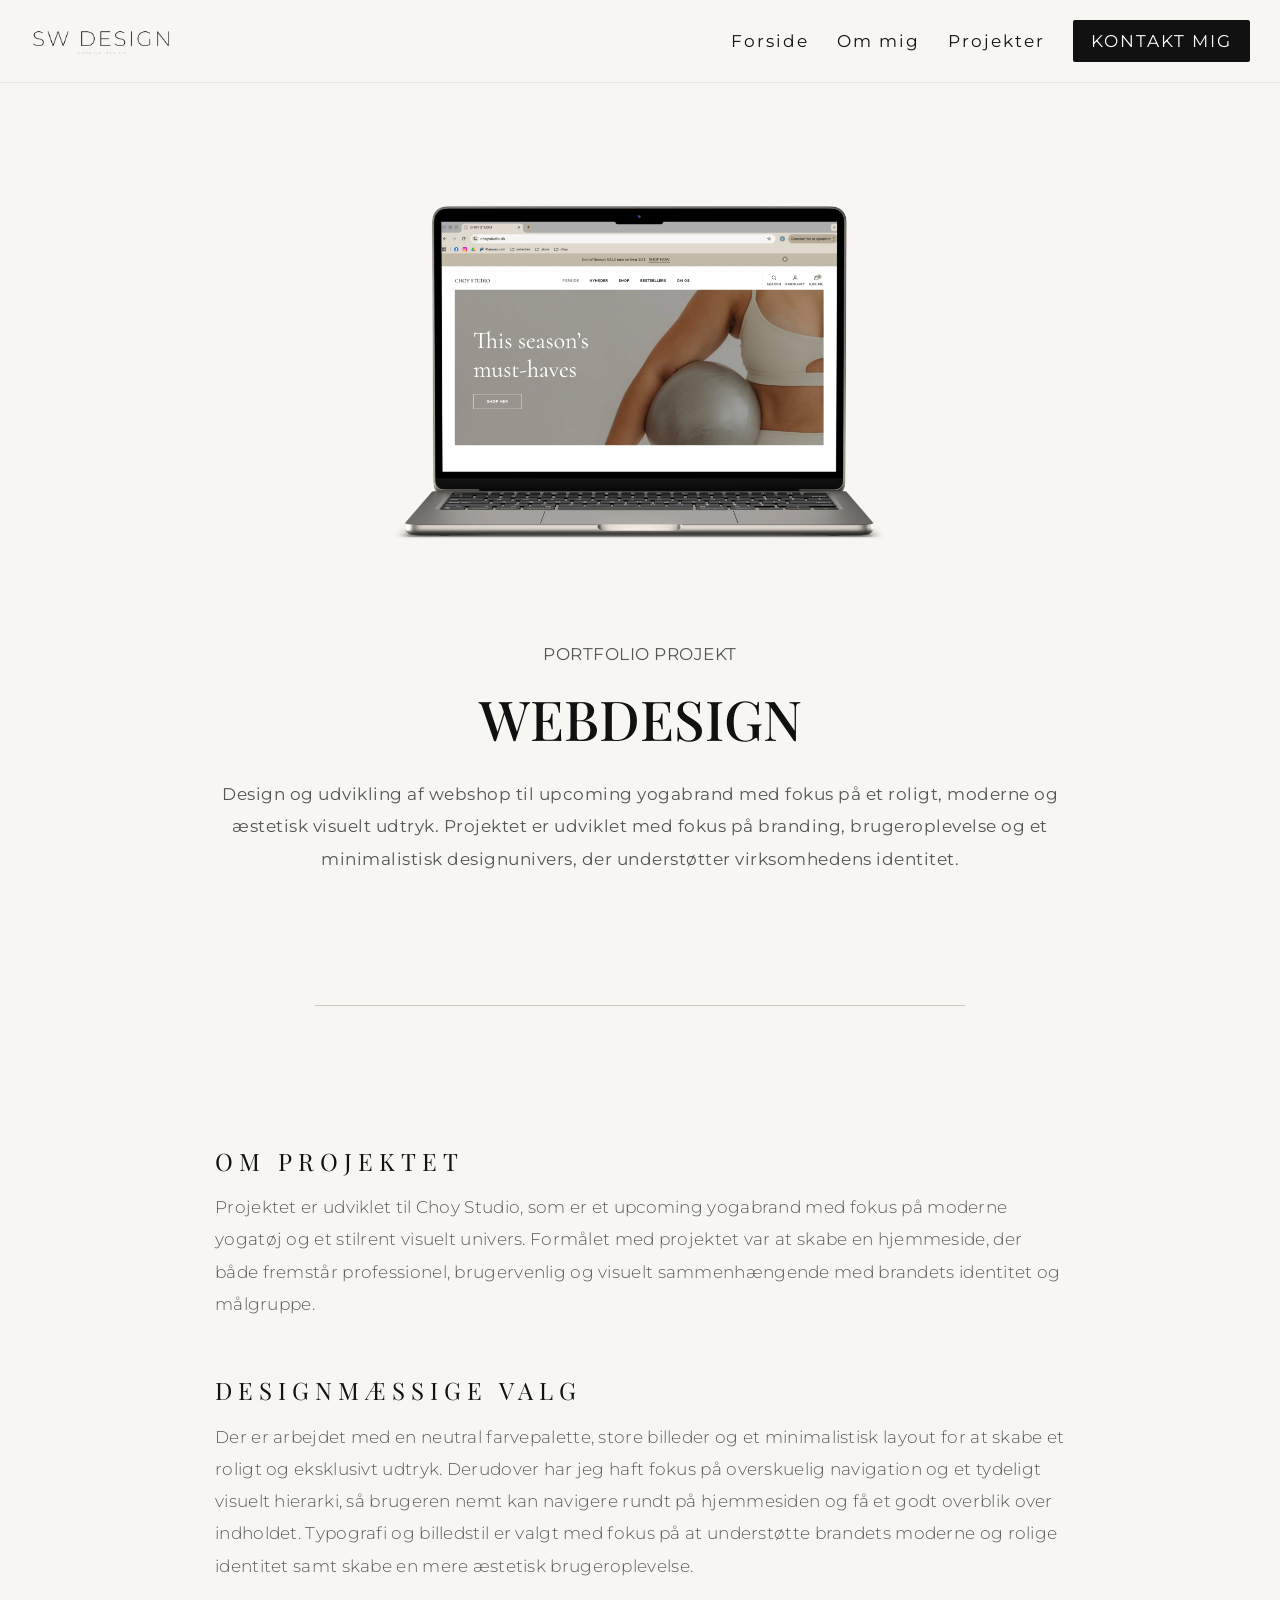
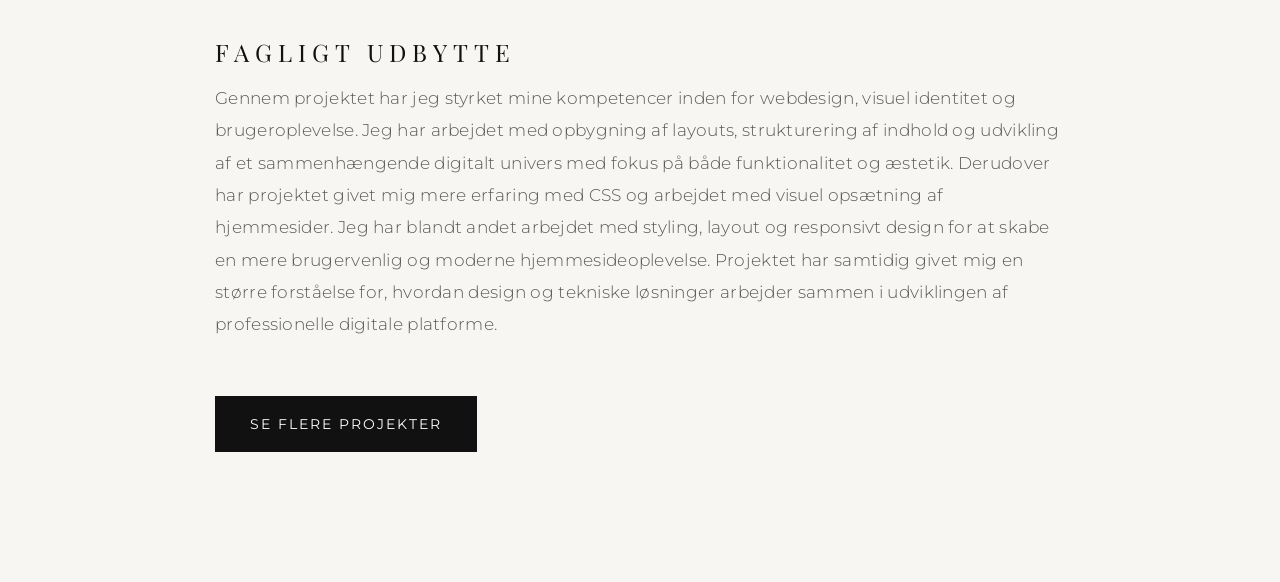
==== choy.html @ 4baf420c "." ====
<!doctype html>
<html lang="da">
  <!--“da“ betyder hjemmesiden er dansk-->
  <head>
    <!--“UTF-8“ gør, at siden kan vise specialtegn korrekt.-->
    <meta charset="UTF-8" />
    <meta name="viewport" content="width=device-width, initial-scale=1.0" />

    <!--------------------------------------->
    <!-------------GOOGLE FONTS-------------->
    <!--------------------------------------->
    <link rel="preconnect" href="https://fonts.googleapis.com" />
    <link rel="preconnect" href="https://fonts.gstatic.com" crossorigin />
    <link
      href="https://fonts.googleapis.com/css2?family=Montserrat:wght@300;400;500;600&family=Playfair+Display:wght@400;500;600&display=swap"
      rel="stylesheet"
    />
    <!--------------------------------------->
    <!-----------ICONER fra nettet----------->
    <!--------------------------------------->
    <link
      rel="stylesheet"
      href="https://maxst.icons8.com/vue-static/landings/line-awesome/line-awesome/1.3.0/css/line-awesome.min.css"
    />

    <!--------------------------------------->
    <!------------------CSS------------------>
    <!--------------------------------------->
    <link rel="stylesheet" href="style.css?v=18" />

    <title>Projektside</title>
  </head>

  <body>
    <header class="header">
      <a href="./index.html" class="logo">
        <img src="billeder/logo.webp" alt="Logo" />
      </a>

      <input type="checkbox" id="menu-toggle" />

      <label for="menu-toggle" class="menu-icon">
        <!--span bliver til de tre streger i hamburger-menuen.-->
        <span></span>
        <span></span>
        <span></span>
      </label>

      <nav class="nav">
        <!--class="active" viser hvilken side man er på.-->
        <a href="./index.html" class="active">Forside</a>
        <a href="./ommig.html">Om mig</a>
        <a href="./index.html#projekter">Projekter</a>
        <a href="./kontakt.html">KONTAKT MIG</a>
      </nav>
    </header>

    <main>
      <section class="ppage-hero">
        <div class="ppage-image">
          <img src="billeder/choyg.webp" alt="Social media design projekt" />
        </div>

        <div class="ppage-text">
          <p class="ppage-label">Portfolio projekt</p>

          <h1>Webdesign</h1>

          <p>
            Design og udvikling af webshop til upcoming yogabrand med fokus på
            et roligt, moderne og æstetisk visuelt udtryk. Projektet er udviklet
            med fokus på branding, brugeroplevelse og et minimalistisk
            designunivers, der understøtter virksomhedens identitet.
          </p>
        </div>
      </section>

      <div class="ppage-divider"></div>

      <section class="ppage-content">
        <div class="ppage-box">
          <h2>Om projektet</h2>
          <p>
            Projektet er udviklet til Choy Studio, som er et upcoming yogabrand
            med fokus på moderne yogatøj og et stilrent visuelt univers.
            Formålet med projektet var at skabe en hjemmeside, der både fremstår
            professionel, brugervenlig og visuelt sammenhængende med brandets
            identitet og målgruppe.
          </p>
        </div>

        <div class="ppage-box">
          <h2>Designmæssige valg</h2>
          <p>
            Der er arbejdet med en neutral farvepalette, store billeder og et
            minimalistisk layout for at skabe et roligt og eksklusivt udtryk.
            Derudover har jeg haft fokus på overskuelig navigation og et
            tydeligt visuelt hierarki, så brugeren nemt kan navigere rundt på
            hjemmesiden og få et godt overblik over indholdet. Typografi og
            billedstil er valgt med fokus på at understøtte brandets moderne og
            rolige identitet samt skabe en mere æstetisk brugeroplevelse.
          </p>
        </div>

        <div class="ppage-box">
          <h2>Fagligt udbytte</h2>
          <p>
            Gennem projektet har jeg styrket mine kompetencer inden for
            webdesign, visuel identitet og brugeroplevelse. Jeg har arbejdet med
            opbygning af layouts, strukturering af indhold og udvikling af et
            sammenhængende digitalt univers med fokus på både funktionalitet og
            æstetik. Derudover har projektet givet mig mere erfaring med CSS og
            arbejdet med visuel opsætning af hjemmesider. Jeg har blandt andet
            arbejdet med styling, layout og responsivt design for at skabe en
            mere brugervenlig og moderne hjemmesideoplevelse. Projektet har
            samtidig givet mig en større forståelse for, hvordan design og
            tekniske løsninger arbejder sammen i udviklingen af professionelle
            digitale platforme.
          </p>

          <a href="index.html#projekter" class="hero-btn">
            Se flere projekter
          </a>
        </div>
      </section>
    </main>
  </body>
</html>
---- style.css ----
html {
  scroll-behavior: smooth;
}

/* * betyder alle elementer på siden er valgt*/
* {
  margin: 0;
  padding: 0;
  box-sizing: border-box;
}

/* Grundstyling for hele siden */
body {
  font-family: "Montserrat", sans-serif;
  background: #f7f6f2;
  color: #111;
}

/* HEADER */
/* Headeren indeholder logo og navigation */
.header {
  display: flex;
  justify-content: space-between;
  align-items: center;
  padding: 35px 38px;
  border-bottom: 1px solid #eae7e2;

  /* sticky gør at menuen følger med*/
  position: sticky;
  /* top 0 gør at den stopper helt i toppen */
  top: 0;
  z-index: 9999;

  background: #f7f6f2;
}

/* Logoet er klikbart og sender brugeren tilbage til forsiden */
.logo {
  font-size: 20px;
  letter-spacing: 4px;

  display: inline-flex; /* NY */
  align-items: center; /* NY */
  position: relative; /* NY */
  z-index: 2000; /* NY */
}

/* Styrer logoets størrelse */
.logo img {
  height: 70px;
  width: auto;
}

/* Checkboxen bruges til at åbne/lukke mobilmenuen uden JavaScript */
#menu-toggle {
  display: none;
}

/* Hamburgerikonet på mobil */
.menu-icon {
  display: flex;
  flex-direction: column;
  gap: 6px;
  cursor: pointer;
  z-index: 1001;
}

/* De tre streger i hamburgerikonet */
.menu-icon span {
  width: 32px;
  height: 2px;
  background: #111;
  display: block;
}

/* FULLSCREEN MENU - MOBIL */
/* Mobilmenuen fylder hele skærmen, men er skjult som standard */
.nav {
  position: fixed;
  inset: 0;
  background: #f7f6f2;
  display: none;
  flex-direction: column;
  justify-content: center;
  align-items: center;
  gap: 45px;
  z-index: 1000;
}

/* Styling af links i menuen */
.nav a {
  color: #111;
  text-decoration: none;
  font-size: 42px;
  transition: 0.3s;
  position: relative;
}

/* Laver en lille underline-effekt under menupunkter */
.nav a::after {
  content: "";
  position: absolute;
  left: 50%;
  bottom: -10px;
  width: 0;
  height: 1px;
  background: #111;
  transform: translateX(-50%);
  transition: 0.3s;
}

/* Underline bliver synlig ved hover */
.nav a:hover::after {
  width: 60%;
}

/* Hoverfarve på menulinks */
.nav a:hover {
  color: #cfc4b6;
  font-weight: 700;
}

/* Active viser hvilken side brugeren er på */
.nav a.active {
  color: #cfc4b6;
  font-weight: 700;
}

/* Når checkboxen er checked, vises mobilmenuen */
#menu-toggle:checked ~ .nav {
  display: flex;
}

/* HAMBURGER BLIVER TIL X */
/* Når menuen er åben, bliver de tre streger til et kryds */
#menu-toggle:checked + .menu-icon span {
  background: #111;
}

/* Første streg roteres */
#menu-toggle:checked + .menu-icon span:nth-child(1) {
  transform: rotate(45deg) translate(6px, 6px);
}

/* Midterste streg skjules */
#menu-toggle:checked + .menu-icon span:nth-child(2) {
  opacity: 0;
}

/* Nederste streg roteres modsat */
#menu-toggle:checked + .menu-icon span:nth-child(3) {
  transform: rotate(-45deg) translate(6px, -6px);
}

/* Generel knapklasse */
.btn {
  background: #111;
  color: #fff;
  padding: 12px 18px;
}

/* HERO */
/* Første sektion på forsiden med billede, overskrift, tekst og CTA */
.hero {
  padding: 55px 38px 80px;
}

/* Hero-billedet er sat ind via CSS for bedre kontrol over beskæring og layout */
.hero-img {
  width: 100%;
  aspect-ratio: 1 / 1;
  border: none;
  margin-bottom: 45px;

  background-image: url("billeder/mig9.webp");
  background-size: cover;
  background-position: center;
}

/* Stor overskrift i hero */
.hero-text h1 {
  font-family: "Playfair Display", serif;
  font-size: 32px;
  font-weight: 400;
  letter-spacing: 4px;
  line-height: 1.25;
  margin-bottom: 35px;
}

/* Brødtekst i hero */
.hero-text p {
  font-family: "Montserrat", sans-serif;
  font-size: 17px;
  font-weight: 300;
  letter-spacing: 1px;
  line-height: 1.8;
  margin-bottom: 45px;
}

/* Sort CTA-knap */
.hero-btn {
  display: inline-block;
  background-color: #111;
  color: #fff;
  border: 1px solid #111;
  padding: 14px 25px;
  text-decoration: none;
  font-size: 14px;
  letter-spacing: 2px;
}

/* Hover-effekt på CTA-knap */
.hero-btn:hover {
  background-color: #cfc4b6;
  border: 1px solid #111;
  color: #111;
  transition: 0.3s;
}

/* INFO */
/* Kompetence-sektion med billede og liste */
.info {
  padding: 40px 38px;
}

/* Billedet er et layoutbillede sat ind via CSS */
/* Billedet over KOMPETENCER */
.info-img {
  width: 100%;
  height: 400px; /* ← ændr størrelse her */
  margin-bottom: 20px;

  background-image: url("billeder/mig10.webp");
  background-size: cover;
  background-position: center;
}

/* Overskrift til kompetencelinjer */
.info-text h2 {
  font-family: "Playfair Display", serif;
  font-size: 42px;
  margin-bottom: 35px;
  line-height: 1.1;
}

/* Kompetencelinjer */
.info-text p {
  font-family: "Montserrat", sans-serif;
  font-size: 25px;
  font-weight: 300;
  letter-spacing: 2px;
  padding: 25px 0;
  border-bottom: 1px solid #e5e2dc;
  text-transform: uppercase;
  color: #111;
}

/* PROJEKTER */
/* Projektsektion på forsiden */
.projekter {
  padding: 40px 38px;

  /* Gør at anchor-linket stopper lidt før sektionen, så sticky header ikke dækker overskriften */
  scroll-margin-top: 140px;
}

/* Grid til projektkort. Mobile first: 1 kolonne */
.grid {
  display: grid;
  grid-template-columns: 1fr;
  gap: 30px;
}

/* Hvert projektkort */
.project-card {
  max-width: 100%;
  margin: 0 auto;
  background-size: contain;
  background-repeat: no-repeat;
  background-position: center;
}

/* Projektbilleder. object-fit: cover beskærer billederne pænt i samme format */
.project-card img {
  width: 100%;
  aspect-ratio: 1 / 1;
  object-fit: cover;
  display: block;
  margin-bottom: 10px;
}

/* Tekst under projekter */
.project-text {
  text-align: center;
  padding-top: 18px;
}

/* Lille tekst over overskrift, “MINE” */
.overline {
  text-align: center;
  font-size: 22px;
  letter-spacing: 8px;
  color: #999;
  margin-bottom: 12px;
}

/* Stor projekttitel */
.projekter h2 {
  font-family: "Playfair Display", serif;
  font-size: 50px;
  text-align: center;
  margin-bottom: 30px;
}

/* Projekttitel under billede */
.project-text h3 {
  font-family: "Montserrat", sans-serif;
  font-size: 20px;
  letter-spacing: 2px;
  text-transform: uppercase;
  margin-bottom: 6px;
}

/* Projektbeskrivelse */
.project-text p {
  font-size: 17px;
  font-weight: 300;
  line-height: 1.8;
  letter-spacing: 1px;
  color: #666;
  max-width: 700px;
  margin: 0 auto 30px;
}

/* Fjerner standard link-styling og gør hele projektkortet klikbart */
.project-link {
  text-decoration: none;
  color: inherit;
  display: block;
}

/* Hover-effekt på projektbilleder */
.project-link:hover .project-card img {
  opacity: 0.65;
  filter: brightness(0.9);
  transform: scale(1.02);
  transition: 0.3s ease;
}

/* KONTAKT */
/* Kontaktsektionens mobil-layout */
.kontakt {
  padding: 40px 38px;
  border-top: 1px solid #e5e2dc;
  margin-top: 40px;
}

/* BILLEDE i Kontakt mig side */
/* Kontaktbillede sat ind via CSS for at kunne styre størrelse og beskæring */
.kontakt-img {
  width: 100%;
  height: 380px;
  margin-bottom: 20px;

  background-image: url("billeder/mig6.webp");
  background-size: cover;
  /* % betyder hvilke del på billede man vil se */
  /* Jo højere tal = jo mere ser man af højre side af billedet*/
  background-position: 85% center;
}

/* CONTENT */
/* Kontaktoverskrift */
.kontakt-content h2 {
  font-family: "Playfair Display", serif;
  font-size: 48px;
  line-height: 1.1;
  margin-bottom: 35px;
}

/* Lille justering af indholdets placering */
.kontakt-content {
  padding: 0 1px;
}

/* LISTE */
/* Kontaktinformationer ligger under hinanden på mobil */
.kontakt-items {
  display: flex;
  flex-direction: column;
  gap: 25px;
  margin-bottom: 35px;
}

/* Små labels som Adresse, Mail, Telefonnummer */
.kontakt-item h4 {
  font-family: "Montserrat", sans-serif;
  font-size: 20px;
  letter-spacing: 4px;
  text-transform: uppercase;
  margin-bottom: 6px;
}

/* Selve kontaktteksten */
.kontakt-item p {
  font-size: 18px;
  color: #555;
}
/* lad os arbejde sammen tekst i kontakt mig */
.kontakt-cta {
  display: block;
  width: fit-content;
  margin: 0 0 0 auto;

  font-size: 13px;
  letter-spacing: 4px;
  text-transform: uppercase;

  color: #111; /* gør teksten sort */
  text-decoration: none; /* fjerner default underline */

  border-bottom: 1px solid #111; /* din egen streg */
  padding-bottom: 6px;
}

/* Hover på kontakt CTA */
.kontakt-cta:hover {
  color: #cfc4b6;
}

/* IKONER */
/* Sociale ikoner */
.kontakt-icons {
  display: flex;
  justify-content: flex-start;
  align-items: center;
  gap: 35px;
  font-size: 40px;
  margin: 35px 0 30px;
}

/* Links omkring ikoner */
.kontakt-icons a {
  display: inline-flex;
  color: #111;
  text-decoration: none;
  transition: 0.3s;
}

/* Hoverfarve på ikoner */
.kontakt-icons a:hover {
  color: #cfc4b6;
}

/* OM MIG SIDE */
/* Sektionen på om mig-siden */
.about-page {
  padding: 55px 38px 80px;
}

/* Om mig overskrift */
.about-text h1 {
  font-family: "Playfair Display", serif;
  font-size: 50px;
  text-align: left;
  margin-bottom: 20px;
}

/* Navn/underoverskrift */
.about-text h3 {
  font-family: "Montserrat", sans-serif;
  font-size: 35px;
  font-weight: 400;
  margin-bottom: 28px;
}

/* Brødtekst på om mig-siden */
.about-text p {
  font-size: 14px;
  font-weight: 300;
  letter-spacing: 1px;
  line-height: 1.8;
  margin-bottom: 22px;
}

/* Jeg valgte background-image til hero- og layoutbillederne, fordi det var nemmere for mig
at have kontrol over størrelse, beskæring og responsivt layout.*/
.about-img {
  width: 100%;
  aspect-ratio: 4 / 5;
  background-image: url("billeder/mig8.webp");
  background-size: cover;
  background-position: center;
  margin-top: 40px;
}

/* PROGRAMMER */
/* Sektion med programmer og værktøjer */
.programmer {
  padding: 90px 38px 10px;
  text-align: center;
}

/* Lille tekst over overskrift */
.programmer .overline {
  text-align: center;
  font-size: 17px;
  letter-spacing: 8px;
  color: #999;
  margin-bottom: 12px;
}

/* Stor overskrift ligesom projekter */
.programmer h2 {
  font-family: "Playfair Display", serif;
  font-size: 45px;
  text-align: center;
  margin-bottom: 30px;
}

/* Tekst under PROGRAMMER */
.programmer-text {
  font-size: 15px;
  font-weight: 300;
  line-height: 1.7;
  color: #666;

  max-width: 330px;
  margin: 0 auto 60px;
}

/* Grid med 1 kolonne på mobil */
.program-grid {
  display: grid;
  grid-template-columns: repeat(2, minmax(0, 1fr));
  gap: 45px 22px;
  max-width: 100%;
  margin: 0 auto;
}

/* Hvert programkort */
.program-card {
  display: flex;
  flex-direction: column;
  align-items: center;
}

/* Logoer */
.program-card img {
  width: 80px;
  height: 80px;
  object-fit: contain;
  margin-bottom: 18px;
}

/* Tekst under logo */
.program-card p {
  font-size: 14px;
  letter-spacing: 2px;
  line-height: 1.4;
  text-align: center;
}

/* Footer-sektion */
/* Footeren afslutter siden med navn, navigation og copyright */
.footer {
  margin-top: 80px;
  padding: 50px 38px;
  border-top: 1px solid #e5e2dc;
  text-align: center;
}

/* Styling af navn/overskrift i footeren */
.footer p {
  font-family: "Playfair Display", serif;
  font-size: 24px;
  margin-bottom: 20px;
}

/* Navigation i footeren */
.footer-links {
  display: flex;
  justify-content: center;
  gap: 25px;
  margin-bottom: 20px;
}

/* Styling af links i footeren */
.footer-links a {
  text-decoration: none;
  color: #111;
  font-size: 14px;
  letter-spacing: 2px;
  transition: 0.3s;
}

/* Hover-effekt på footer-links */
.footer-links a:hover {
  color: #cfc4b6;
}

/* Lille tekst i footeren */
.footer span {
  font-size: 12px;
  letter-spacing: 2px;
  color: #888;
}

/* Nederste del af footeren med copyright */
.footer-bottom {
  margin-top: 40px;
}

/* Styling af copyright-tekst */
.footer-bottom p {
  font-size: 13px;
  letter-spacing: 2px;
  color: #555;
}

/* ----------------------------------- */
/* PROJEKTSIDER */
/* ----------------------------------- */

/* Hero-sektion øverst på projektsiden */
.ppage-hero {
  padding: 40px 8% 70px;

  background-color: #f7f6f2;
}

/* Wrapper til projektbillede */
.ppage-image {
  display: flex;
  justify-content: center;

  margin-bottom: 20px;
}

/* Selve projektbilledet */
.ppage-image img {
  width: 100%;
  max-width: 430px;

  height: auto;

  display: block;
}

/* Tekstområde øverst */
.ppage-text {
  text-align: center;
}

/* Lille label over overskriften */
.ppage-label {
  font-family: "Montserrat", sans-serif;

  font-size: 14px;

  letter-spacing: 6px;

  text-transform: uppercase;

  margin-bottom: 20px;

  color: #8b8b8b;
}

/* Stor hovedoverskrift */
.ppage-text h1 {
  font-family: "Playfair Display", serif;

  font-size: 44px;

  font-weight: 500;

  line-height: 1.05;

  letter-spacing: 6px;

  text-transform: uppercase;

  margin-bottom: 30px;
}

h1.illustration-title {
  font-size: 38px !important;
}

/* Brødtekst under overskrift */
.ppage-text p {
  font-family: "Montserrat", sans-serif;

  font-size: 17px;

  line-height: 1.9;

  letter-spacing: 0.5px;

  color: #555;
}

/* ----------------------------------- */
/* ---------SEKTION UNDER HERO-------- */
/* ------UNDER ENKELT PROJEKTSIDE----- */
/* ----------------------------------- */

/* Denne styling gælder for ALT indholdet under hero-sektionen.
OM PROJEKTET, DESIGNMÆSSIGE VALG, FAGLIGT UDBYTTE og knappen nederst */
.ppage-content {
  /* Luft omkring hele området
  luft i top = 20px
  luft i siderne = 8%
  luft i bund = 100px */
  padding: 20px 8% 100px;

  display: flex;
  flex-direction: column;

  gap: 70px;
}

/* ----------------------------------- */
/* SEKTIONER */
/* ----------------------------------- */

/* Container omkring hver tekstsektion
fx: OM PROJEKTET, DESIGNMÆSSIGE VALG osv. */
.ppage-box {
  width: 90%;

  margin: 0 auto;
}

/* Overskrifter: OM PROJEKTET, DESIGNMÆSSIGE VALG & FAGLIGT UDBYTTE */
.ppage-box h2 {
  font-family: "Playfair Display", serif;

  font-size: 22px;

  font-weight: 400;

  line-height: 1.3;

  letter-spacing: 6px;

  text-transform: uppercase;

  margin-bottom: 14px;

  text-align: left;
}

/* Brødtekst under OM PROJEKTET-overskrifterne */
.ppage-box p {
  font-family: "Montserrat", sans-serif;

  font-size: 15px;

  font-weight: 300;

  line-height: 1.8;

  letter-spacing: 0.3px;

  color: #5a5a5a;

  text-align: left;

  max-width: none;
}

/* Linje mellem overskrift og content */
.ppage-divider {
  width: 78%;

  height: 1px;

  background-color: #cfc7be;

  margin: 30px auto 60px auto;
}

/* Knap nederst på projektsiden */
.ppage-content .hero-btn {
  display: inline-flex;

  /* Gør knappen lige så bred som teksten */
  width: fit-content;

  /* Luft inde i knappen */
  padding: 18px 34px;

  margin-left: 0;

  margin-top: 55px;

  text-transform: uppercase;

  letter-spacing: 2px;
}

/* Luft under sidste sektion */
.ppage-box:last-child {
  margin-bottom: 50px;
}

/* TABLET / DESKTOP */
/* Alt herinde gælder kun skærme fra 768px og op */
@media (min-width: 768px) {
  /* Skjuler hamburgerikonet på større skærme */
  .menu-icon {
    display: none;
  }

  /* Giver siden en max-bredde og centrerer den */
  main {
    max-width: 1250px;
    margin: 0 auto;
    padding: 0 24px;
  }

  /* Gør headeren lavere på desktop */
  .header {
    padding: 15px 30px;
  }

  .logo img {
    height: 52px;
  }

  /* Navigationen i headeren på desktop */
  /* Menuen bliver vist vandret i stedet for fullscreen som på mobil */
  .nav {
    display: flex;
    position: static;
    flex-direction: row;
    background: none;
    gap: 28px;
    z-index: auto;
  }

  /* Styling af links i desktop-menuen */
  .nav a {
    color: #111;
    font-size: 17px;
    letter-spacing: 2px;
  }

  /* Active styling på desktop gøres mere neutral */
  .nav a.active {
    color: #111;
    font-weight: 400;
  }

  /* Sidste menupunkt bliver til en sort CTA-knap */
  .nav a:last-child {
    background-color: #111;
    color: #fff;
    padding: 11px 18px;
    border-radius: 2px;
    letter-spacing: 2px;
  }

  /* Hover på sort CTA-knap */
  .nav a:last-child:hover {
    background-color: #cfc4b6;
    color: #111;
  }

  /* Fjerner underline-effekten fra CTA-knappen */
  .nav a:last-child::after {
    display: none;
  }

  /* ----------------------------------- */
  /* Hero-sektion på forsiden */
  /* Hero-sektionen bliver lavet som et 2-kolonne layout på desktop */
  /* ----------------------------------- */
  .hero {
    display: flex;
    flex-direction: row-reverse;
    gap: 55px;
    align-items: center;
    padding: 40px 30px 50px;
  }

  /* Justerer størrelsen på forside-billedet */
  .hero-img {
    width: 100%;
    max-width: 600px;
    margin-bottom: 0;
  }

  /* Justerer bredden på tekst-indholdet */
  .hero-text {
    width: 42%;
  }

  /* Styling af den store overskrift i hero-sektionen */
  .hero-text h1 {
    font-family: "Playfair Display", serif;
    font-size: 46px;
    line-height: 1.1;
    letter-spacing: 1px;
    margin-bottom: 28px;
  }

  /* Styling af brødteksten i hero-sektionen */
  .hero-text p {
    font-size: 16px;
    line-height: 1.9;
    margin-bottom: 35px;
  }

  /* Kompetence-sektion på forsiden */
  /* Sektionen bliver lavet som et 2-kolonne layout på desktop */
  .info {
    display: grid;
    grid-template-columns: 1fr 1fr;
    gap: 45px;
    padding: 70px 32px;
  }

  /* Justerer størrelsen på billedet i kompetence-sektionen */
  .info-img {
    width: 100%;
    height: 480px;
    margin-bottom: 0;
  }

  /* Centrerer teksten lodret ved siden af billedet */
  .info-text {
    display: flex;
    flex-direction: column;
    justify-content: center;
  }

  .info-text h2 {
    font-size: 38px;
    margin-bottom: 28px;
  }

  /* Styling af tekstlinjerne i info-sektionen */
  .info-text p {
    font-size: 20px;
    font-weight: 300;
    letter-spacing: 2px;
    padding: 20px 0;
    border-bottom: 1px solid #e5e2dc;
  }

  /* Projekter vises i 2 kolonner på desktop */
  .grid {
    grid-template-columns: repeat(2, 1fr);
    gap: 42px;
  }

  /* Kontakt desktop-layout */
  .kontakt {
    border-top: none;
    padding-top: 0;
  }

  /* Fjerner ekstra pseudo-element/streg over sektionen */
  .kontakt::before {
    display: none;
  }

  /* Styling og placering af kontaktbilledet på desktop */
  .kontakt-img {
    width: 100%;
    height: 330px;
    margin-bottom: 10px;
    margin-top: -10px;
  }

  /* Sørger for at kontaktindholdet fylder hele containeren */
  .kontakt-content {
    max-width: 100%;
  }

  /* kontakt mig overskrift*/
  .kontakt-content h2 {
    font-size: 52px;
    margin-bottom: 28px;
  }

  /* Kontaktinfo lægges i grid på desktop */
  .kontakt-items {
    display: grid;
    grid-template-columns: 1fr 1fr;
    gap: 35px 60px;
    margin-bottom: 50px;
  }

  /* Kontaktinformationerne placeres manuelt i grid-layoutet på desktop */
  .kontakt-item:nth-child(1) {
    grid-column: 1;
    grid-row: 1;
  }

  .kontakt-item:nth-child(2) {
    grid-column: 1;
    grid-row: 2;
  }

  .kontakt-item:nth-child(3) {
    grid-column: 2;
    grid-row: 1;
  }

  /* Styling af overskrifter som Adresse, Mail og Telefonnummer */
  .kontakt-item h4 {
    font-size: 13px;
    letter-spacing: 4px;
    margin-bottom: 10px;
  }

  /* Styling af selve kontaktteksten */
  .kontakt-item p {
    font-size: 15px;
    line-height: 1.8;
  }

  /* Nederste del af kontaktsektionen bliver lavet som et grid på desktop */
  .kontakt-bottom {
    display: grid;
    grid-template-columns: 1fr 1fr;
    align-items: start;
    margin-top: -20px;
  }

  /* Sociale ikoner placeres i højre kolonne og justeres visuelt */
  .kontakt-icons {
    display: flex;
    justify-content: flex-start;
    gap: 24px;
    grid-column: 2;
    margin-top: -80px;
    padding-left: 30px;
  }

  /* Gør ikonerne større på desktop */
  .kontakt-icons a {
    font-size: 26px;
  }

  /* CTA-link placeres nederst i højre side */
  .kontakt-cta {
    grid-column: 2;
    justify-self: end;
    margin-top: -35px;
    font-size: 11px;
    letter-spacing: 3px;
  }

  /* ----------------------------------- */
  /* --------------OM MIG--------------- */
  /* ----------------------------------- */
  /* Om mig siden bliver 2 kolonner på desktop */
  .about-page {
    display: grid;
    /* Laver 2 lige store kolonner */
    grid-template-columns: 1fr 1fr;
    /* Afstand mellem tekst og billede */
    gap: 45px;
    /* Sørger for at tekst og billede starter øverst */
    align-items: start;
    padding: 45px 32px 60px;
  }

  /* Fjerner ekstra luft over billedet på desktop */
  .about-img {
    max-width: 480px;
    justify-self: end;
    margin-top: 0;
  }

  /* Stor hovedoverskrift "OM MIG" */
  .about-text h1 {
    font-size: 50px;
    /* Luft under overskriften */
    margin-bottom: 16px;
  }

  /* Navn under overskriften */
  .about-text h3 {
    font-size: 34px;
    /* Luft mellem navn og brødtekst */
    margin-bottom: 24px;
    /* Gør teksten mindre fed */
    font-weight: 400;
  }

  /* Brødtekst på om mig siden */
  .about-text p {
    font-size: 15px;
    /* Gør teksten mere læsevenlig */
    line-height: 1.5;
    /* Lille afstand mellem bogstaver */
    letter-spacing: 0.3px;
    margin-bottom: 18px;
  }

  /* stor tekst under projektbiller */
  .project-text h3 {
    font-size: 18px;
    letter-spacing: 2px;
    margin-bottom: 10px;
  }

  /* lille tekst under projektbiller  */
  .project-text p {
    font-size: 15px;
    line-height: 1.7;
  }

  /* styler “MINE“ tekst under projekter på desktop  */
  .overline {
    font-size: 18px;
    letter-spacing: 7px;
  }

  /* styler “PROJEKTER“ overskrift under projekter på desktop  */
  .projekter h2 {
    font-size: 68px;
    line-height: 1;
    margin-bottom: 35px;
  }
  /* ----------------------------------- */
  /* -----PROGRAMMER - desktop layout--- */
  /* ----------------------------------- */

  .programmer h2 {
    font-size: 68px;
  }

  .program-grid {
    display: grid;
    grid-template-columns: repeat(3, 1fr);

    /* Mere luft mellem logoerne */
    gap: 65px 80px;

    /* Gør sektionen bredere */
    max-width: 1000px;

    margin: 0 auto;
  }

  /* Gør logoerne større på desktop */
  .program-card img {
    width: 105px;
    height: 105px;
    object-fit: contain;

    margin-bottom: 18px;
  }

  /* Gør teksten større under logoerne */
  .program-card p {
    font-size: 18px;
    letter-spacing: 2px;
  }

  .programmer-text {
    font-size: 16px;
    line-height: 1.8;
    max-width: 650px;
    margin: 0 auto 55px;
  }

  /* ----------------------------------- */
  /* PROJEKTSIDER */
  /* ----------------------------------- */
  /* Hele indholdsområdet på projektsiden */
  .ppage-content {
    padding: 80px 0;

    /* Lægger elementerne under hinanden */
    display: flex;
    flex-direction: column;

    /* Luft mellem sektionerne */
    gap: 55px;

    /* Maks bredde på indholdet */
    max-width: 850px;

    /* Centrerer hele sektionen */
    margin: 0 auto;
  }

  /* Container til projektbilledet */
  .ppage-image {
    margin-bottom: 0;
  }

  /* Selve projektbilledet */
  .ppage-image img {
    /* Maks størrelse på billedet */
    max-width: 500px;
    /* Luft under billedet */
    margin-bottom: 15px;
  }

  /* Lille tekst over overskriften - Portfolio projekt - */
  .ppage-label {
    /* Gør teksten til store bogstaver */
    text-transform: uppercase;
    /* Afstand mellem bogstaver */
    letter-spacing: 2px;
  }

  /* Stor hovedoverskrift - title navn på projekt */
  .ppage-text h1 {
    /* Størrelse på overskriften */
    font-size: 55px;
    /* Ingen ekstra bogstavafstand */
    letter-spacing: 0;
  }

  /* Tekstområde øverst i en box */
  .ppage-text {
    /* Fylder hele bredden */
    width: 100%;
    /* Maks bredde */
    max-width: 900px;

    /* Centrerer tekstboksen */
    margin: 0 auto;

    text-align: center;
  }

  /* Brødtekst under overskriften */
  .ppage-text p {
    font-size: 17px;
    line-height: 1.9;
  }

  /* Den tynde linje mellem sektionerne */
  .ppage-divider {
    /* Bredden på linjen */
    width: 650px;

    /* Sørger for at den ikke går udenfor mobilen */
    max-width: 100%;

    /* Højde på linjen */
    height: 1px;

    background-color: #cfc7be;

    /* Luft over og under + centrerer linjen */
    margin: 60px auto;
  }

  /* Alt tekstindhold i indholdssektionen venstrestilles */
  .ppage-content h2,
  .ppage-content p {
    text-align: left;
  }

  /* Boks til de nederste tekstsektioner */
  .ppage-box {
    /* Bredde på tekstområdet */
    width: 850px;

    /* Responsiv på mindre skærme */
    max-width: 100%;

    margin: 0 auto;
  }

  /* Overskrift i tekstboksene */
  .ppage-box h2 {
    /* Venstrestiller overskriften */
    text-align: left;
    /* Fjerner ekstra venstre margin */
    margin-left: 0;
    /* Størrelse på overskrift */
    font-size: 24px;
    margin-bottom: 14px;
  }

  /* Brødtekst i tekstboksene */
  .ppage-box p {
    /* Venstrestiller teksten */
    text-align: left;
    /* Fjerner ekstra venstre margin */
    margin-left: 0;
    /* Størrelse på brødtekst */
    font-size: 17px;

    line-height: 1.9;
  }
}
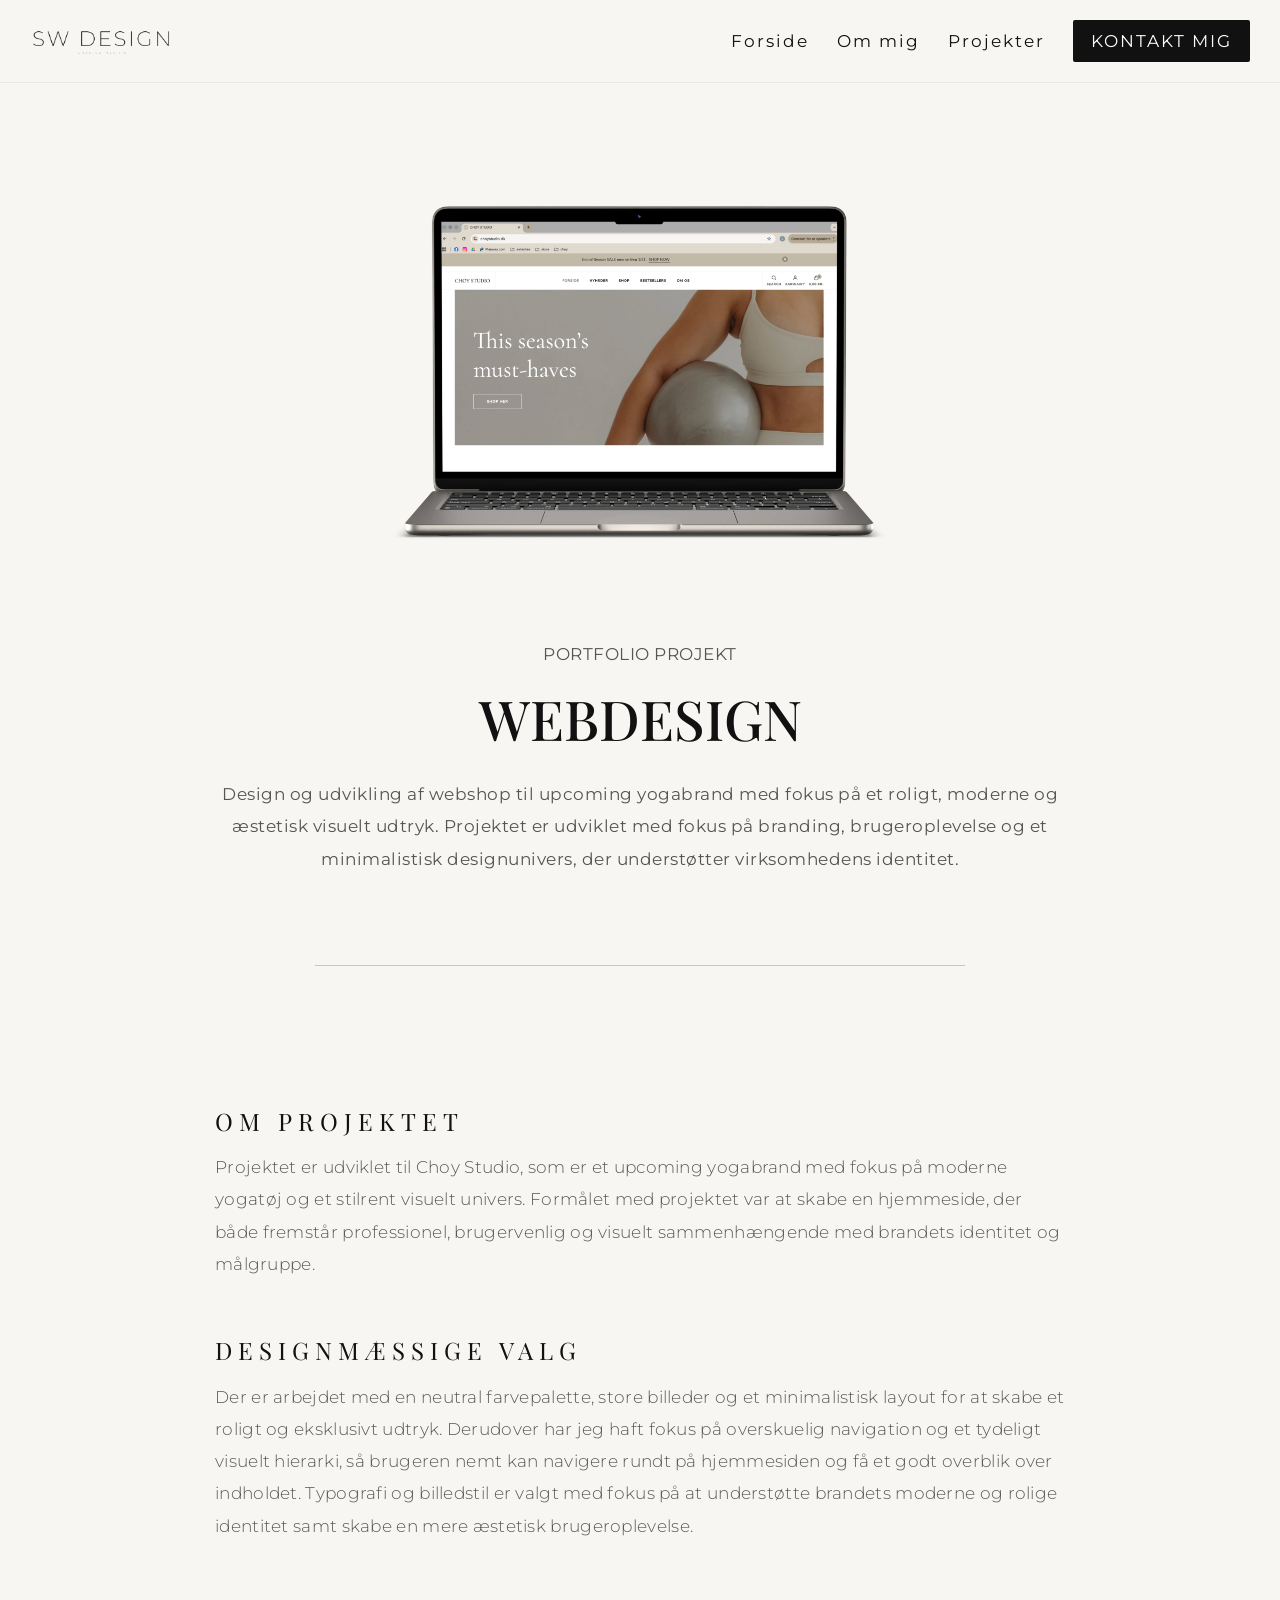
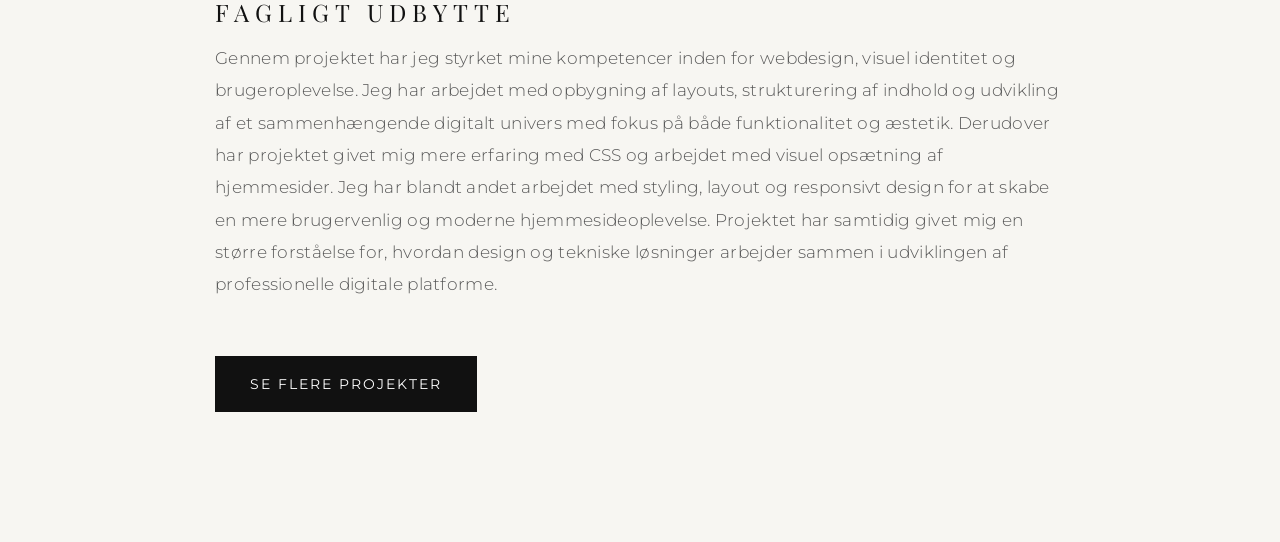
==== commit 8465c24d: "." ====
--- a/choy.html
+++ b/choy.html
@@ -26,7 +26,7 @@
     <!--------------------------------------->
     <!------------------CSS------------------>
     <!--------------------------------------->
-    <link rel="stylesheet" href="style.css?v=18" />
+    <link rel="stylesheet" href="style.css?v=20" />
 
     <title>Projektside</title>
   </head>
--- a/style.css
+++ b/style.css
@@ -624,7 +624,7 @@
 
 /* Hero-sektion øverst på projektsiden */
 .ppage-hero {
-  padding: 40px 8% 70px;
+  padding: 40px 8% 30px;
 
   background-color: #f7f6f2;
 }
@@ -779,7 +779,7 @@
 
   background-color: #cfc7be;
 
-  margin: 30px auto 60px auto;
+  margin: 30px auto 30px auto;
 }
 
 /* Knap nederst på projektsiden */
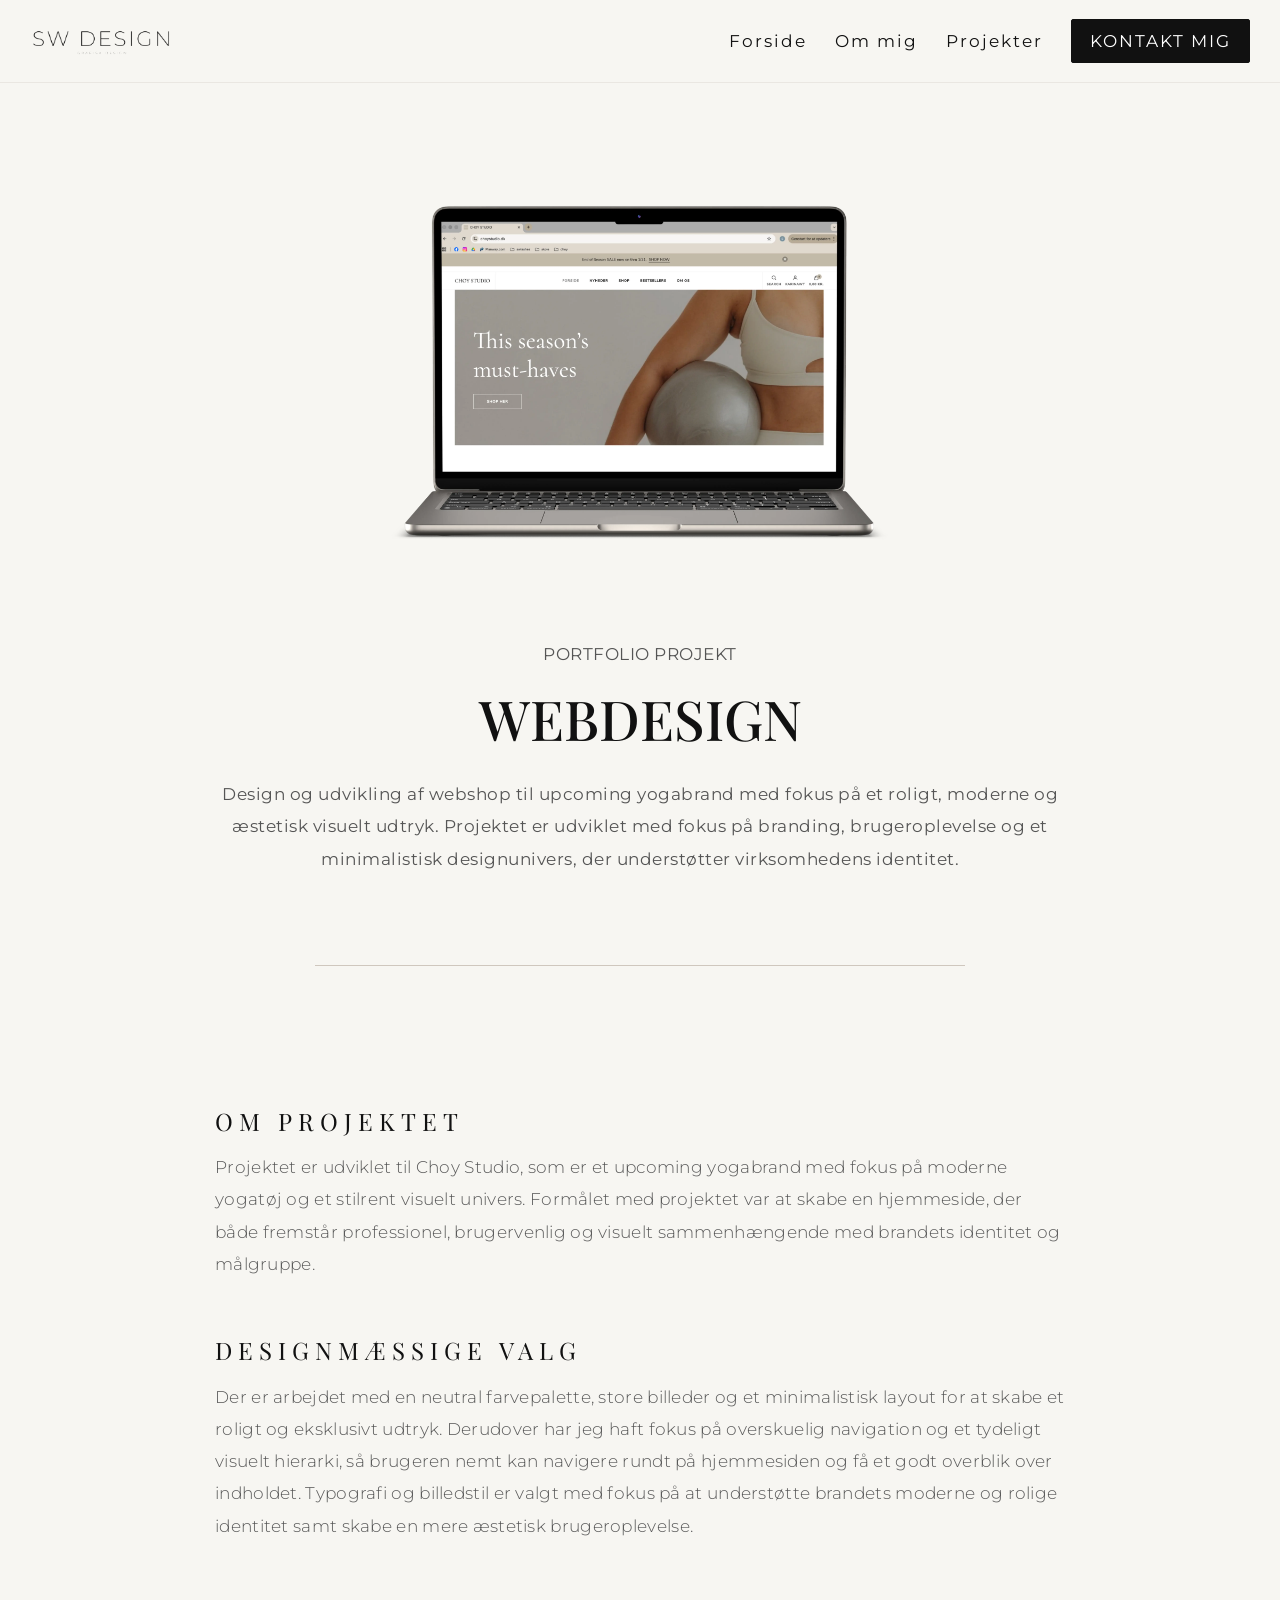
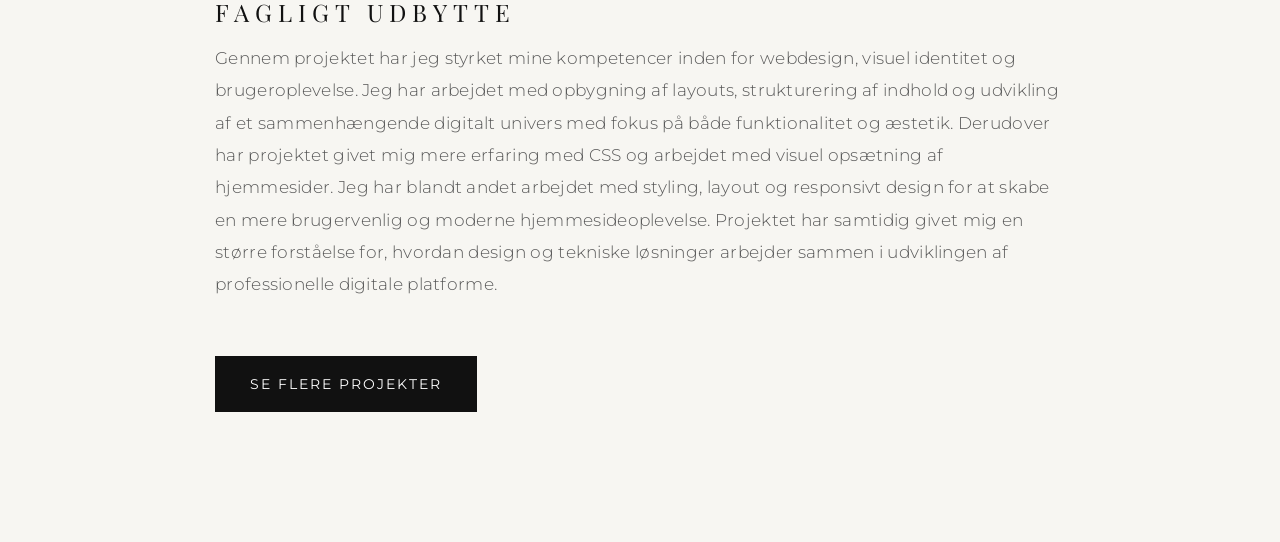
==== commit 4cb5aa5d: "hover knap navi" ====
--- a/choy.html
+++ b/choy.html
@@ -26,7 +26,7 @@
     <!--------------------------------------->
     <!------------------CSS------------------>
     <!--------------------------------------->
-    <link rel="stylesheet" href="style.css?v=20" />
+    <link rel="stylesheet" href="style.css?v=25" />
 
     <title>Projektside</title>
   </head>
--- a/style.css
+++ b/style.css
@@ -371,7 +371,7 @@
 
 /* CONTENT */
 /* Kontaktoverskrift */
-.kontakt-content h2 {
+.kontakt-content h1 {
   font-family: "Playfair Display", serif;
   font-size: 48px;
   line-height: 1.1;
@@ -393,10 +393,10 @@
 }
 
 /* Små labels som Adresse, Mail, Telefonnummer */
-.kontakt-item h4 {
+.kontakt-item h2 {
   font-family: "Montserrat", sans-serif;
   font-size: 20px;
-  letter-spacing: 4px;
+  letter-spacing: 2px;
   text-transform: uppercase;
   margin-bottom: 6px;
 }
@@ -419,7 +419,7 @@
   color: #111; /* gør teksten sort */
   text-decoration: none; /* fjerner default underline */
 
-  border-bottom: 1px solid #111; /* din egen streg */
+  border-bottom: 1px solid #111;
   padding-bottom: 6px;
 }
 
@@ -467,7 +467,7 @@
 }
 
 /* Navn/underoverskrift */
-.about-text h3 {
+.about-text h2 {
   font-family: "Montserrat", sans-serif;
   font-size: 35px;
   font-weight: 400;
@@ -479,7 +479,7 @@
   font-size: 14px;
   font-weight: 300;
   letter-spacing: 1px;
-  line-height: 1.8;
+  line-height: 1.9;
   margin-bottom: 22px;
 }
 
@@ -859,6 +859,7 @@
     background-color: #111;
     color: #fff;
     padding: 11px 18px;
+    border: 1px solid #111;
     border-radius: 2px;
     letter-spacing: 2px;
   }
@@ -867,6 +868,7 @@
   .nav a:last-child:hover {
     background-color: #cfc4b6;
     color: #111;
+    border: 1px solid #111;
   }
 
   /* Fjerner underline-effekten fra CTA-knappen */
@@ -982,8 +984,8 @@
   }
 
   /* kontakt mig overskrift*/
-  .kontakt-content h2 {
-    font-size: 52px;
+  .kontakt-content h1 {
+    font-size: 80px;
     margin-bottom: 28px;
   }
 
@@ -1012,9 +1014,9 @@
   }
 
   /* Styling af overskrifter som Adresse, Mail og Telefonnummer */
-  .kontakt-item h4 {
+  .kontakt-item h2 {
     font-size: 13px;
-    letter-spacing: 4px;
+    letter-spacing: 2px;
     margin-bottom: 10px;
   }
 
@@ -1139,13 +1141,13 @@
 
   .program-grid {
     display: grid;
-    grid-template-columns: repeat(3, 1fr);
+    grid-template-columns: repeat(4, 1fr);
 
     /* Mere luft mellem logoerne */
-    gap: 65px 80px;
+    gap: 50px 40px;
 
     /* Gør sektionen bredere */
-    max-width: 1000px;
+    max-width: 1100px;
 
     margin: 0 auto;
   }
